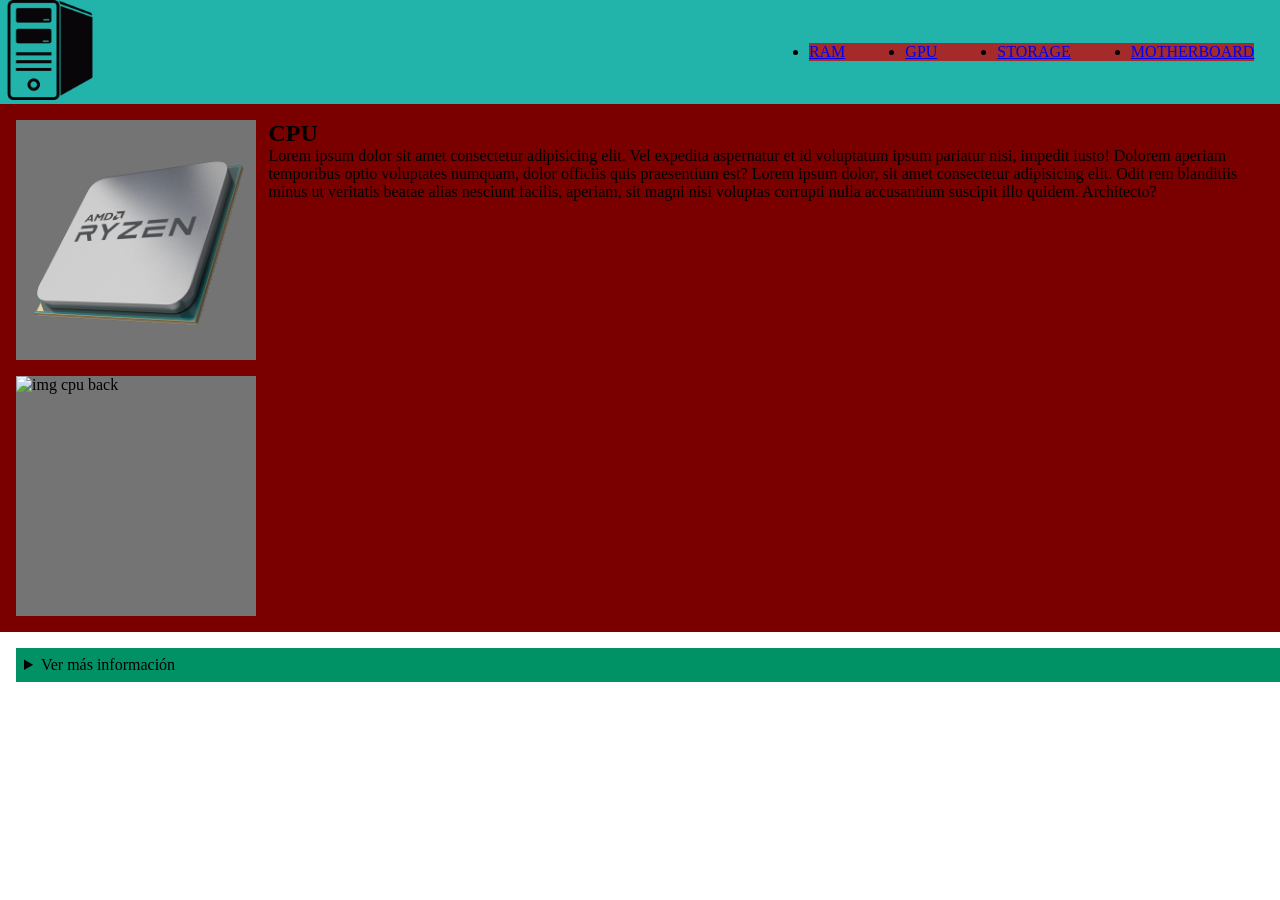
==== pages/cpu.html @ 1dd35a45 "se agrega archivos version uno MPP" ====
<!DOCTYPE html>
<html lang="en">
<head>
    <meta charset="UTF-8">
    <meta name="viewport" content="width=device-width, initial-scale=1.0">
    <title>CPU</title>
    <link rel="icon" href="../imagenes/iconos/cpu.png">
    <link rel="stylesheet" href="../css/index.css">
</head>
<body>
     <header class="navegacion">    
        <a href="../index.html"><img src="../imagenes/iconos/caja.png" alt="logotipo computadora" class="logo"></a>
      <nav class="menu">
         <ul>
             <li><a href="../pages/ram.html">RAM</a></li>
             <li><a href="../pages/gpu.html">GPU</a></li>
             <li><a href="../pages/storage.html">STORAGE</a></li>
             <li><a href="../pages/motherboard.html">MOTHERBOARD</a></li>
             
         </ul>
      </nav>
     </header>
     <main class="cpu">
         <section class="texto-cpu">
             <h1>CPU</h1>
             <p>Lorem ipsum dolor sit amet consectetur adipisicing elit. Vel expedita aspernatur et id voluptatum ipsum pariatur nisi, impedit iusto! Dolorem aperiam temporibus optio voluptates numquam, dolor officiis quis praesentium est? Lorem ipsum dolor, sit amet consectetur adipisicing elit. Odit rem blanditiis minus ut veritatis beatae alias nesciunt facilis, aperiam, sit magni nisi voluptas corrupti nulla accusantium suscipit illo quidem. Architecto?</p>
         </section>
         <section class="galeria-cpu">
             <img src="../imagenes/imagenes/cpu.png" alt="img cpu" class="muestra">
             <img src="" alt="img cpu back" class="muestra">
         </section>
     </main> 
    <footer class="info"> 
        <details>
          <summary>Ver más información</summary>
          <p class="parrafos">Lorem ipsum dolor sit amet consectetur, adipisicing elit. Libero et tenetur itaque doloremque sapiente blanditiis consequuntur dignissimos quam quaerat, dicta similique omnis veritatis cumque provident officia doloribus natus deserunt! Perspiciatis.</p>
         
         <p>
            <a href="#">YouTube</a>
            <a href="#">Twitter</a>
            <a href="#">Instagram</a>
            <a href="#">Facebook</a>
         </p>
         </details>
    </footer>
</body>
</html>
---- css/index.css ----
/*reset*/
*{
    margin: 0;
    padding: 0;
    box-sizing: border-box;
}

/*header*/ 
.logo {
    width: 100px;
    height: 100px;
}

.navegacion {  
    display: flex;
    background-color: rgb(34, 179, 171);
    justify-content: space-between;
    flex-wrap: wrap; 
    align-items: center ;
}

.menu {
    display: flex;
    align-content: space-between ;
    margin: 2%;
}

.menu ul {
    display: flex;
    gap: 60px;   
    background-color: brown;
    flex-wrap: wrap;

}


/*footer*/

.info {
    display: block;
    width: 99%;
    margin: 1rem;
    padding: 0.5rem;
    background-color: #009165;
}

.links {
    color: rgb(187, 0, 0);

}


/*body pagina principal*/


.contenido-principal{
    display: flex;
    flex-direction:row-reverse;
    gap: 25px;
    margin: 1%;
}

.titulo {
     color: rgb(0, 29, 92);
     font-size:2rem;
}
.titulo-2 {
    color: #27006e;
}

.galeria {
    display: flex;
    flex-direction: column;
}
      
.visual {
    background-color: #27006e;
    gap: 1%;
    width: 180px;
    height: 180px;
}

/*main cpu*/

.cpu {
    display: flex;
    flex-direction: row-reverse;
    gap: 1%;
    padding: 1rem;
    background-color: #7a0000
}

.cpu .galeria-cpu{
    display: flex;
    flex-direction: column;
    background-image:green ;
    gap: 1rem;
}

.cpu .galeria-cpu .muestra {
    display: block;
    width: 240px;
    height: 240px; 
    background-color: rgb(116, 116, 116);
}
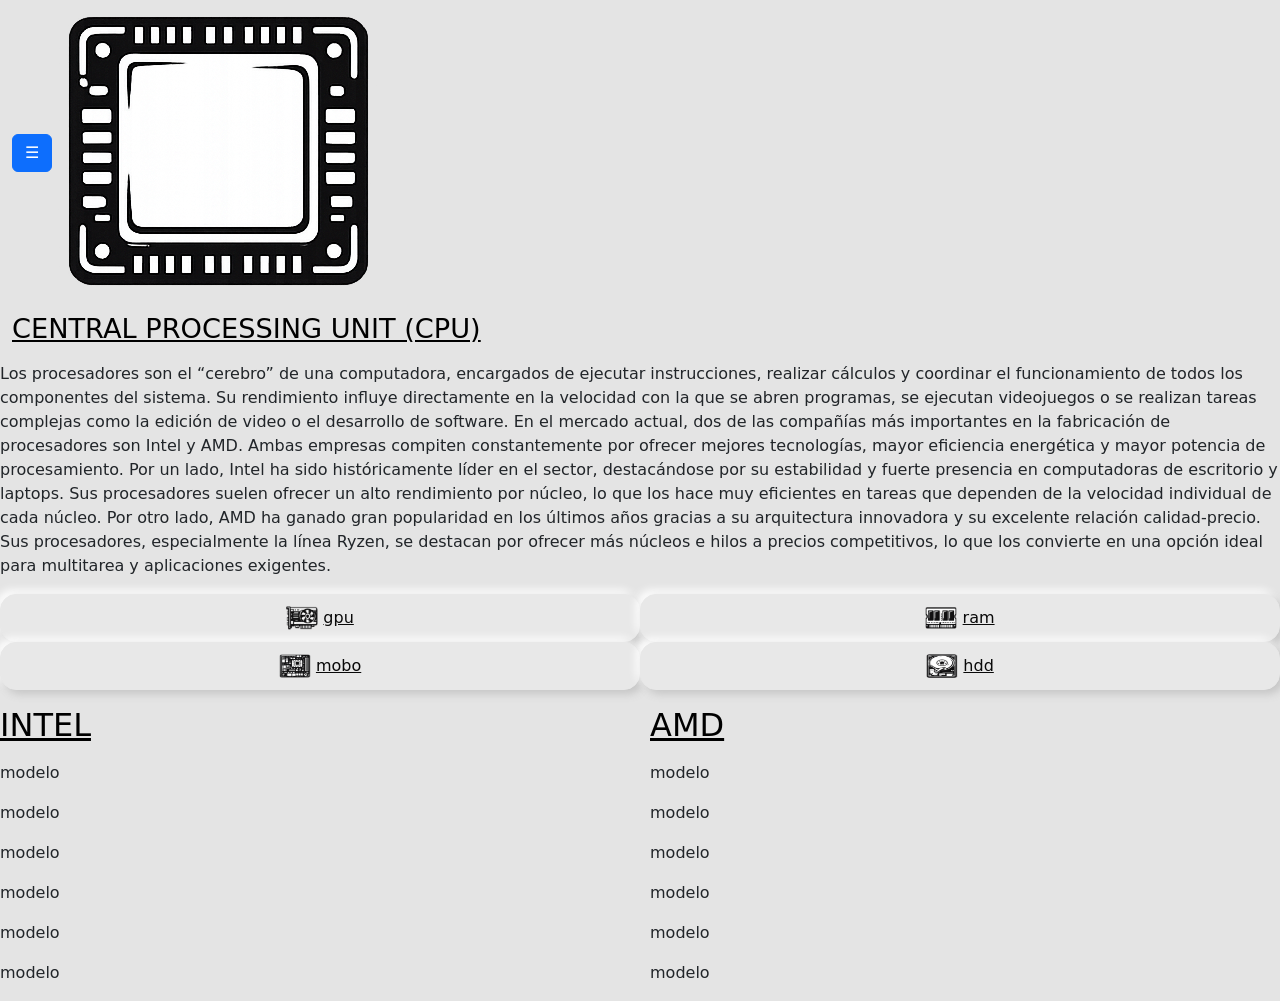
==== commit d802b0a4: "actualizo estilos y layout" ====
--- a/pages/cpu.html
+++ b/pages/cpu.html
@@ -3,45 +3,70 @@
 <head>
     <meta charset="UTF-8">
     <meta name="viewport" content="width=device-width, initial-scale=1.0">
+    <link href="https://cdn.jsdelivr.net/npm/bootstrap@5.3.0/dist/css/bootstrap.min.css" rel="stylesheet">
+    <link rel="stylesheet" href="../css/index.css">
     <title>CPU</title>
-    <link rel="icon" href="../imagenes/iconos/cpu.png">
-    <link rel="stylesheet" href="../css/index.css">
 </head>
 <body>
-     <header class="navegacion">    
-        <a href="../index.html"><img src="../imagenes/iconos/caja.png" alt="logotipo computadora" class="logo"></a>
-      <nav class="menu">
-         <ul>
-             <li><a href="../pages/ram.html">RAM</a></li>
-             <li><a href="../pages/gpu.html">GPU</a></li>
-             <li><a href="../pages/storage.html">STORAGE</a></li>
-             <li><a href="../pages/motherboard.html">MOTHERBOARD</a></li>
-             
-         </ul>
-      </nav>
+     <header>             
+         <div class="container-fluid">
+             <button class="btn btn-primary" data-bs-toggle="offcanvas" data-bs-target="#menu">
+                  ☰
+             </button>
+              <!-- MENÚ OFFCANVAS -->
+             <div class="offcanvas offcanvas-start" id="menu">
+             <div class="offcanvas-header">
+                 <h5>Menú</h5>
+                 <button class="btn-close" data-bs-dismiss="offcanvas"></button>
+             </div>
+             <div class="offcanvas-body">
+                 <a href="../index.html" class="d-block">Inicio</a>
+                 <a href="#sobre" class="d-block">Sobre</a>
+                 <a href="#contacto" class="d-block">Contacto</a>
+            </div>
+         </div>
+         <img src="../img/iconosmenu/logoCpu.png" alt="logo-cpu">
+         <h1>CENTRAL PROCESSING UNIT (CPU)</h1>
      </header>
-     <main class="cpu">
-         <section class="texto-cpu">
-             <h1>CPU</h1>
-             <p>Lorem ipsum dolor sit amet consectetur adipisicing elit. Vel expedita aspernatur et id voluptatum ipsum pariatur nisi, impedit iusto! Dolorem aperiam temporibus optio voluptates numquam, dolor officiis quis praesentium est? Lorem ipsum dolor, sit amet consectetur adipisicing elit. Odit rem blanditiis minus ut veritatis beatae alias nesciunt facilis, aperiam, sit magni nisi voluptas corrupti nulla accusantium suscipit illo quidem. Architecto?</p>
-         </section>
-         <section class="galeria-cpu">
-             <img src="../imagenes/imagenes/cpu.png" alt="img cpu" class="muestra">
-             <img src="" alt="img cpu back" class="muestra">
-         </section>
-     </main> 
-    <footer class="info"> 
-        <details>
-          <summary>Ver más información</summary>
-          <p class="parrafos">Lorem ipsum dolor sit amet consectetur, adipisicing elit. Libero et tenetur itaque doloremque sapiente blanditiis consequuntur dignissimos quam quaerat, dicta similique omnis veritatis cumque provident officia doloribus natus deserunt! Perspiciatis.</p>
-         
-         <p>
-            <a href="#">YouTube</a>
-            <a href="#">Twitter</a>
-            <a href="#">Instagram</a>
-            <a href="#">Facebook</a>
-         </p>
-         </details>
-    </footer>
+
+     <main>
+         <p>Los procesadores son el “cerebro” de una computadora, encargados de ejecutar instrucciones, realizar cálculos y coordinar el funcionamiento de todos los componentes del sistema. Su rendimiento influye directamente en la velocidad con la que se abren programas, se ejecutan videojuegos o se realizan tareas complejas como la edición de video o el desarrollo de software.
+
+         En el mercado actual, dos de las compañías más importantes en la fabricación de procesadores son Intel y AMD. Ambas empresas compiten constantemente por ofrecer mejores tecnologías, mayor eficiencia energética y mayor potencia de procesamiento.
+
+         Por un lado, Intel ha sido históricamente líder en el sector, destacándose por su estabilidad y fuerte presencia en computadoras de escritorio y laptops. Sus procesadores suelen ofrecer un alto rendimiento por núcleo, lo que los hace muy eficientes en tareas que dependen de la velocidad individual de cada núcleo.
+
+         Por otro lado, AMD ha ganado gran popularidad en los últimos años gracias a su arquitectura innovadora y su excelente relación calidad-precio. Sus procesadores, especialmente la línea Ryzen, se destacan por ofrecer más núcleos e hilos a precios competitivos, lo que los convierte en una opción ideal para multitarea y aplicaciones exigentes.</p>
+         <aside>
+             <nav class="nav-2">
+             <a href="gpu.html" class="botones-2"><img src="../img/iconosmenu/logogpu.png" alt="ico-gpu" class="iconos-menu">gpu</a>
+             <a href="" class="botones-2"><img src="../img/iconosmenu/logoRam.png" alt="ico-ram" class="iconos-menu">ram</a>
+             <a href="mobo" class="botones-2"><img src="../img/iconosmenu/logoMobo.png" alt="ico-mobo" class="iconos-menu">mobo</a>                 
+             <a href="hdd" class="botones-2"><img src="../img/iconosmenu/logoHdd.png" alt="ico-hdd" class="iconos-menu">hdd</a>
+             </nav>            
+         </aside>
+         <div class="comparacion-cpu">
+             <div>
+                 <h2>INTEL</h2>
+                 <p>modelo</p>
+                 <p>modelo</p>
+                 <p>modelo</p>
+                 <p>modelo</p>
+                 <p>modelo</p>
+                 <p>modelo</p>
+             </div>
+             <div>
+                 <h2>AMD</h2>
+                 <p>modelo</p>
+                 <p>modelo</p>
+                 <p>modelo</p>
+                 <p>modelo</p>
+                 <p>modelo</p>
+                 <p>modelo</p>
+             </div>
+         </div>
+     </main>
+     <footer></footer> 
+     <script src="https://cdn.jsdelivr.net/npm/bootstrap@5.3.0/dist/js/bootstrap.bundle.min.js"></script>
 </body>
 </html>
--- a/css/index.css
+++ b/css/index.css
@@ -1,106 +1,175 @@
 /*reset*/
+
 *{
     margin: 0;
     padding: 0;
+    text-decoration: none;
     box-sizing: border-box;
+    list-style: none;
 }
 
-/*header*/ 
-.logo {
-    width: 100px;
-    height: 100px;
+/*body pagina principal*/
+body{
+    background-color: rgba(219, 219, 219, 0.74);
+}
+.layout{
+    display:grid;
+    grid-template-columns: auto 1fr;
+    gap: 20px;
 }
 
-.navegacion {  
+/*navegación*/
+
+header { 
     display: flex;
-    background-color: rgb(34, 179, 171);
-    justify-content: space-between;
-    flex-wrap: wrap; 
-    align-items: center ;
+    gap: 1rem;
+    margin-top: 0.5rem;
+    margin-bottom: 0.5rem;
 }
 
-.menu {
-    display: flex;
-    align-content: space-between ;
-    margin: 2%;
+.img-logo{
+    display: block;
+    width: 140px;
+    height: 140px;
+    margin-left: 1rem;
+    margin-top: 1rem;
 }
 
-.menu ul {
-    display: flex;
-    gap: 60px;   
-    background-color: brown;
-    flex-wrap: wrap;
-
+.img-logo img{
+    max-width:100%;
 }
 
-
-/*footer*/
-
-.info {
-    display: block;
-    width: 99%;
-    margin: 1rem;
-    padding: 0.5rem;
-    background-color: #009165;
+.botones {
+    display: flex;
+    flex-direction: row;
+    gap: 2px;
+    align-items: center;
+    justify-content: center;
+    color: #090909;
+    padding: 0.7rem 1.7rem;
+    font-size: 16px;
+    border-radius: 1rem;
+    background: #e8e8e8;
+    cursor: pointer;
+    border: 1px solid #e8e8e8;
+    transition: all 0.3s;
+    box-shadow: 4px 4px 8px #c5c5c5, -4px -4px 8px #ffffff;
+}
+.botones:active {
+    color: #666;
+    box-shadow: inset 4px 4px 12px #c5c5c5, inset -4px -4px 12px #ffffff;
+}
+.nav-inicio {
+    display: flex;
+    flex-direction: column;
+    width: 90px;
+    gap: 2rem;
+    margin-left: 0.5rem;
+    margin-bottom: 5rem;
 }
 
-.links {
-    color: rgb(187, 0, 0);
-
+.iconos-menu{
+    width: 2rem;
+    height: 1.5rem;
+    margin-right: 0.2rem;
 }
 
+/* contenido */
 
-/*body pagina principal*/
-
-
-.contenido-principal{
-    display: flex;
-    flex-direction:row-reverse;
-    gap: 25px;
-    margin: 1%;
+ h1{
+    margin-top: 1rem;
+    text-decoration: underline;
+    color: #000000;
+    font-size: 1.7rem;
 }
 
-.titulo {
-     color: rgb(0, 29, 92);
-     font-size:2rem;
+main h2{
+    margin-top: 1rem;
+    margin-bottom: 1rem;
+    text-decoration: underline;
+    color: #000000;
+    font-size: 2rem;
 }
-.titulo-2 {
-    color: #27006e;
+.texto-corto{
+    color: #000000;
+    font-size: 1.5rem;
+    font-style: italic;
+    padding-right: 0.5rem;
+}
+.texto-largo{
+    color: #000000;
+    font-size: 1.5rem;
+    font-style: italic;
+    padding-right: 0.5rem;
+    padding-left: 0.5rem;   
+}
+
+.listas {
+    display: flex;
+    flex-direction: column;
+    gap: 2rem;
 }
 
 .galeria {
     display: flex;
     flex-direction: column;
-}
-      
-.visual {
-    background-color: #27006e;
-    gap: 1%;
-    width: 180px;
-    height: 180px;
+    gap: 2rem;
+    margin-left: 0.5rem;
 }
 
-/*main cpu*/
-
-.cpu {
-    display: flex;
-    flex-direction: row-reverse;
-    gap: 1%;
-    padding: 1rem;
-    background-color: #7a0000
+.visual {
+    width: 120px;
+    height: 120px;
+    background-color: black;
 }
 
-.cpu .galeria-cpu{
+
+
+
+
+/* footer*/
+
+footer{
     display: flex;
-    flex-direction: column;
-    background-image:green ;
-    gap: 1rem;
+    background-color: #ffffff;
+    justify-content: center;
+    align-items: center;
+    
 }
 
-.cpu .galeria-cpu .muestra {
-    display: block;
-    width: 240px;
-    height: 240px; 
-    background-color: rgb(116, 116, 116);
+
+
+/*CPU*/
+
+
+.nav-2{
+    display: grid;
+    grid-template-columns: 1fr 1fr;
 }
 
+.botones-2 {
+    display: flex;
+    flex-direction: row;
+    gap: 2px;
+    align-items: center;
+    justify-content: center;
+    color: #090909;
+    padding: 0.7rem 1.7rem;
+    font-size: 16px;
+    border-radius: 1rem;
+    background: #e8e8e8;
+    cursor: pointer;
+    border: 1px solid #e8e8e8;
+    transition: all 0.3s;
+    box-shadow: 4px 4px 8px #c5c5c5, -4px -4px 8px #ffffff;
+}
+.botones-2:active {
+    color: #666;
+    box-shadow: inset 4px 4px 12px #c5c5c5, inset -4px -4px 12px #ffffff;
+}
+
+.comparacion-cpu {
+  display: grid;
+  grid-template-columns: 1fr 1fr;
+  gap: 20px;
+}
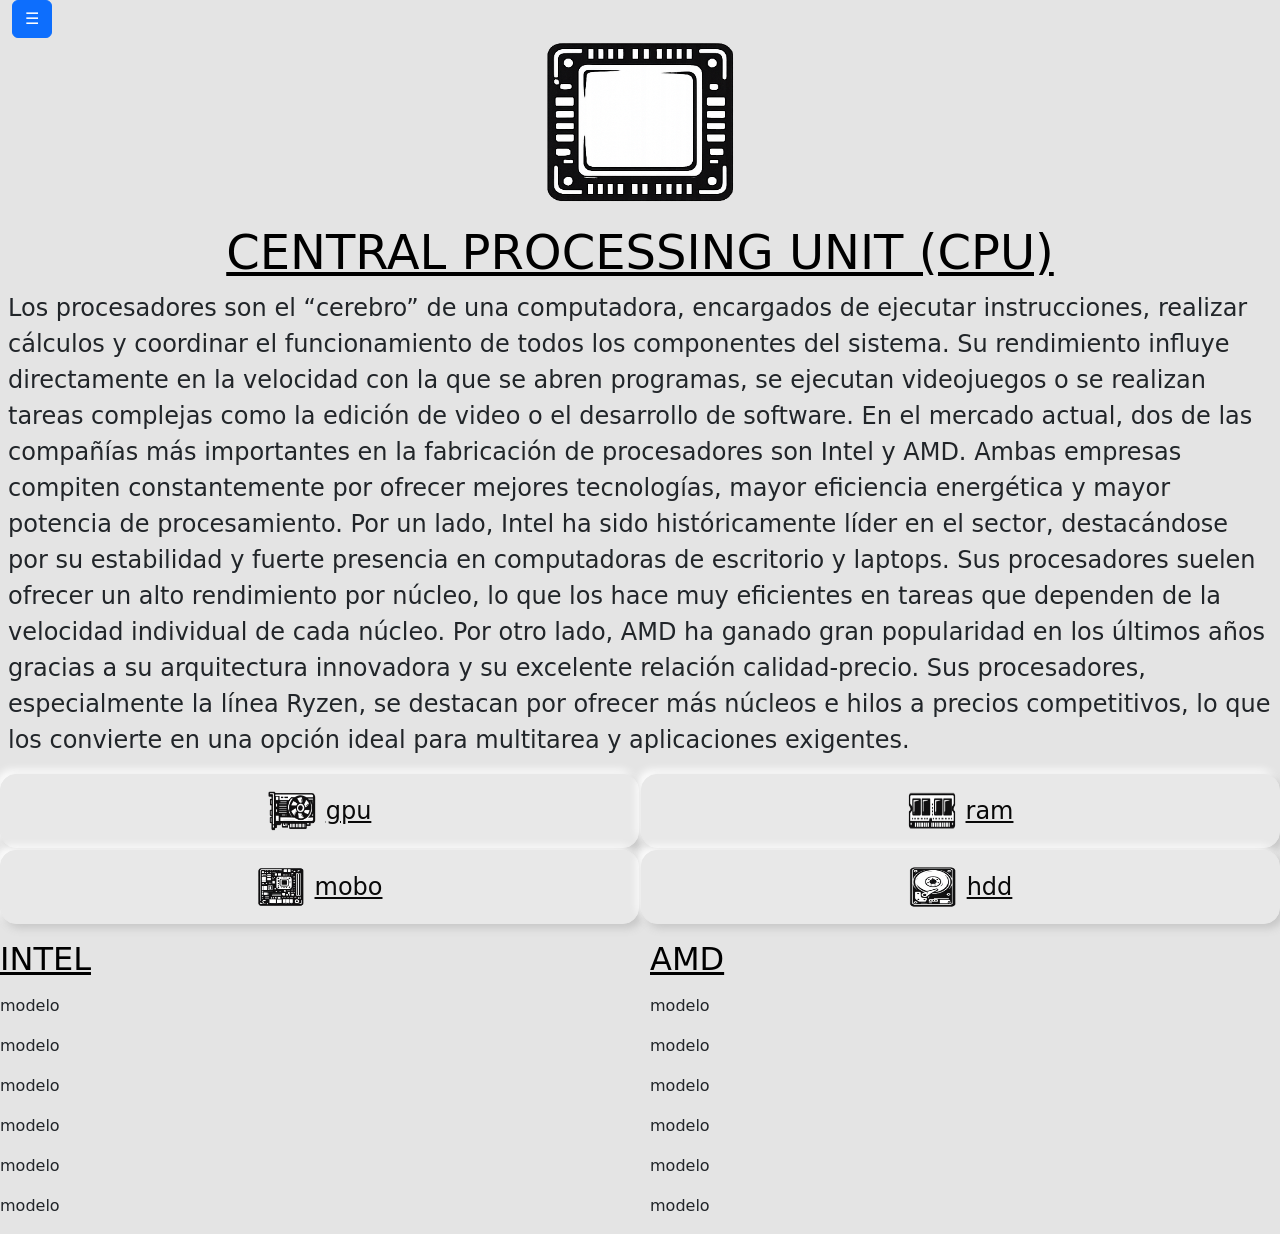
==== commit 5d2d42fe: "actualizando de apoco, ordenando cosas" ====
--- a/pages/cpu.html
+++ b/pages/cpu.html
@@ -8,29 +8,31 @@
     <title>CPU</title>
 </head>
 <body>
-     <header>             
+     <header class="cabeza-comp">             
          <div class="container-fluid">
              <button class="btn btn-primary" data-bs-toggle="offcanvas" data-bs-target="#menu">
                   ☰
              </button>
               <!-- MENÚ OFFCANVAS -->
              <div class="offcanvas offcanvas-start" id="menu">
-             <div class="offcanvas-header">
-                 <h5>Menú</h5>
-                 <button class="btn-close" data-bs-dismiss="offcanvas"></button>
+                 <div class="offcanvas-header">
+                     <h5>The Personal Computer</h5>
+                     <button class="btn-close" data-bs-dismiss="offcanvas"></button>
+                 </div>
+                 <div class="offcanvas-body">
+                     <a href="../index.html" class="d-block">Inicio</a>
+                     <a href="#sobre" class="d-block">Sobre</a>
+                     <a href="#contacto" class="d-block">Contacto</a>
+                 </div>
              </div>
-             <div class="offcanvas-body">
-                 <a href="../index.html" class="d-block">Inicio</a>
-                 <a href="#sobre" class="d-block">Sobre</a>
-                 <a href="#contacto" class="d-block">Contacto</a>
-            </div>
+          </div>
+     </header>
+     <main> 
+         <div class="visual-componente">  
+             <img src="../img/iconosmenu/logoCpu.png" alt="logo-cpu" class="ico-componente">
+             <h1>CENTRAL PROCESSING UNIT (CPU)</h1>
          </div>
-         <img src="../img/iconosmenu/logoCpu.png" alt="logo-cpu">
-         <h1>CENTRAL PROCESSING UNIT (CPU)</h1>
-     </header>
-
-     <main>
-         <p>Los procesadores son el “cerebro” de una computadora, encargados de ejecutar instrucciones, realizar cálculos y coordinar el funcionamiento de todos los componentes del sistema. Su rendimiento influye directamente en la velocidad con la que se abren programas, se ejecutan videojuegos o se realizan tareas complejas como la edición de video o el desarrollo de software.
+         <p class="texto-cpu">Los procesadores son el “cerebro” de una computadora, encargados de ejecutar instrucciones, realizar cálculos y coordinar el funcionamiento de todos los componentes del sistema. Su rendimiento influye directamente en la velocidad con la que se abren programas, se ejecutan videojuegos o se realizan tareas complejas como la edición de video o el desarrollo de software.
 
          En el mercado actual, dos de las compañías más importantes en la fabricación de procesadores son Intel y AMD. Ambas empresas compiten constantemente por ofrecer mejores tecnologías, mayor eficiencia energética y mayor potencia de procesamiento.
 
--- a/css/index.css
+++ b/css/index.css
@@ -20,7 +20,7 @@
 
 /*navegación*/
 
-header { 
+.cabeza { 
     display: flex;
     gap: 1rem;
     margin-top: 0.5rem;
@@ -29,8 +29,8 @@
 
 .img-logo{
     display: block;
-    width: 140px;
-    height: 140px;
+    width: 120px;
+    height: 120px;
     margin-left: 1rem;
     margin-top: 1rem;
 }
@@ -63,9 +63,9 @@
     display: flex;
     flex-direction: column;
     width: 90px;
-    gap: 2rem;
+    gap: 1.5rem;
     margin-left: 0.5rem;
-    margin-bottom: 5rem;
+    margin-bottom: 1.5rem;
 }
 
 .iconos-menu{
@@ -92,13 +92,13 @@
 }
 .texto-corto{
     color: #000000;
-    font-size: 1.5rem;
+    font-size: 1.7rem;
     font-style: italic;
     padding-right: 0.5rem;
 }
 .texto-largo{
     color: #000000;
-    font-size: 1.5rem;
+    font-size: 1.7rem;
     font-style: italic;
     padding-right: 0.5rem;
     padding-left: 0.5rem;   
@@ -124,9 +124,6 @@
 }
 
 
-
-
-
 /* footer*/
 
 footer{
@@ -137,16 +134,96 @@
     
 }
 
-
-
-/*CPU*/
-
-
+/*tablet*/
+
+@media (min-width: 768px){
+.layout{
+    display: flex;
+    flex-direction: column;
+ }
+
+ .cabeza h1{
+    flex-wrap: wrap;
+    margin-left: 2rem;
+ }
+ .cabeza {
+        margin-bottom: 2rem;
+ }
+ .nav-inicio{
+    display: flex;
+    flex-direction: row;
+    width: 100%;
+    justify-content: center;
+ }
+ .galeria{
+    display: flex;
+    flex-direction: row;
+    flex-wrap: wrap;
+    justify-content: center;
+ }
+ .visual{
+     width: 140px;
+     height: 140px;
+ }
+ h1{
+     font-size: 3rem;
+ }
+ .texto-corto{
+     font-size: 2rem;
+ }
+ .texto-largo{
+    font-size: 2rem;
+ }
+}
+
+@media (min-width: 1024px) {
+ .botones{   
+     padding: 1.4rem 3.4rem;
+     font-size: 2rem;
+     }
+ .iconos-menu{
+     width: 3rem;
+     height: 2.5rem;
+     margin-right: 0.5rem;
+     }
+ .visual{
+     width: 180px;
+     height: 180px;
+     }    
+ .texto{
+    font-size: 2rem;
+    margin: 0 auto;
+    padding-left: 1rem;
+    padding-right: 1rem;
+ }     
+}
+
+
+/*CPU* gpu*/
+
+.visual-componente{
+    display: flex;
+    flex-direction: column;
+    align-items: center;
+}
+
+
+.ico-componente{
+    width: 200px;
+    height: 170px;
+}
 .nav-2{
     display: grid;
     grid-template-columns: 1fr 1fr;
-}
-
+    gap: 2px;
+}
+
+.texto-cpu{
+    margin-left:0.5rem ;
+    margin-right:0.5rem ;
+    font-size: 1.5rem ;
+
+}
 .botones-2 {
     display: flex;
     flex-direction: row;
@@ -154,8 +231,8 @@
     align-items: center;
     justify-content: center;
     color: #090909;
-    padding: 0.7rem 1.7rem;
-    font-size: 16px;
+    padding: 1rem 2rem;
+    font-size: 1.5rem;
     border-radius: 1rem;
     background: #e8e8e8;
     cursor: pointer;
@@ -168,8 +245,10 @@
     box-shadow: inset 4px 4px 12px #c5c5c5, inset -4px -4px 12px #ffffff;
 }
 
+
+
 .comparacion-cpu {
   display: grid;
   grid-template-columns: 1fr 1fr;
   gap: 20px;
-}+}
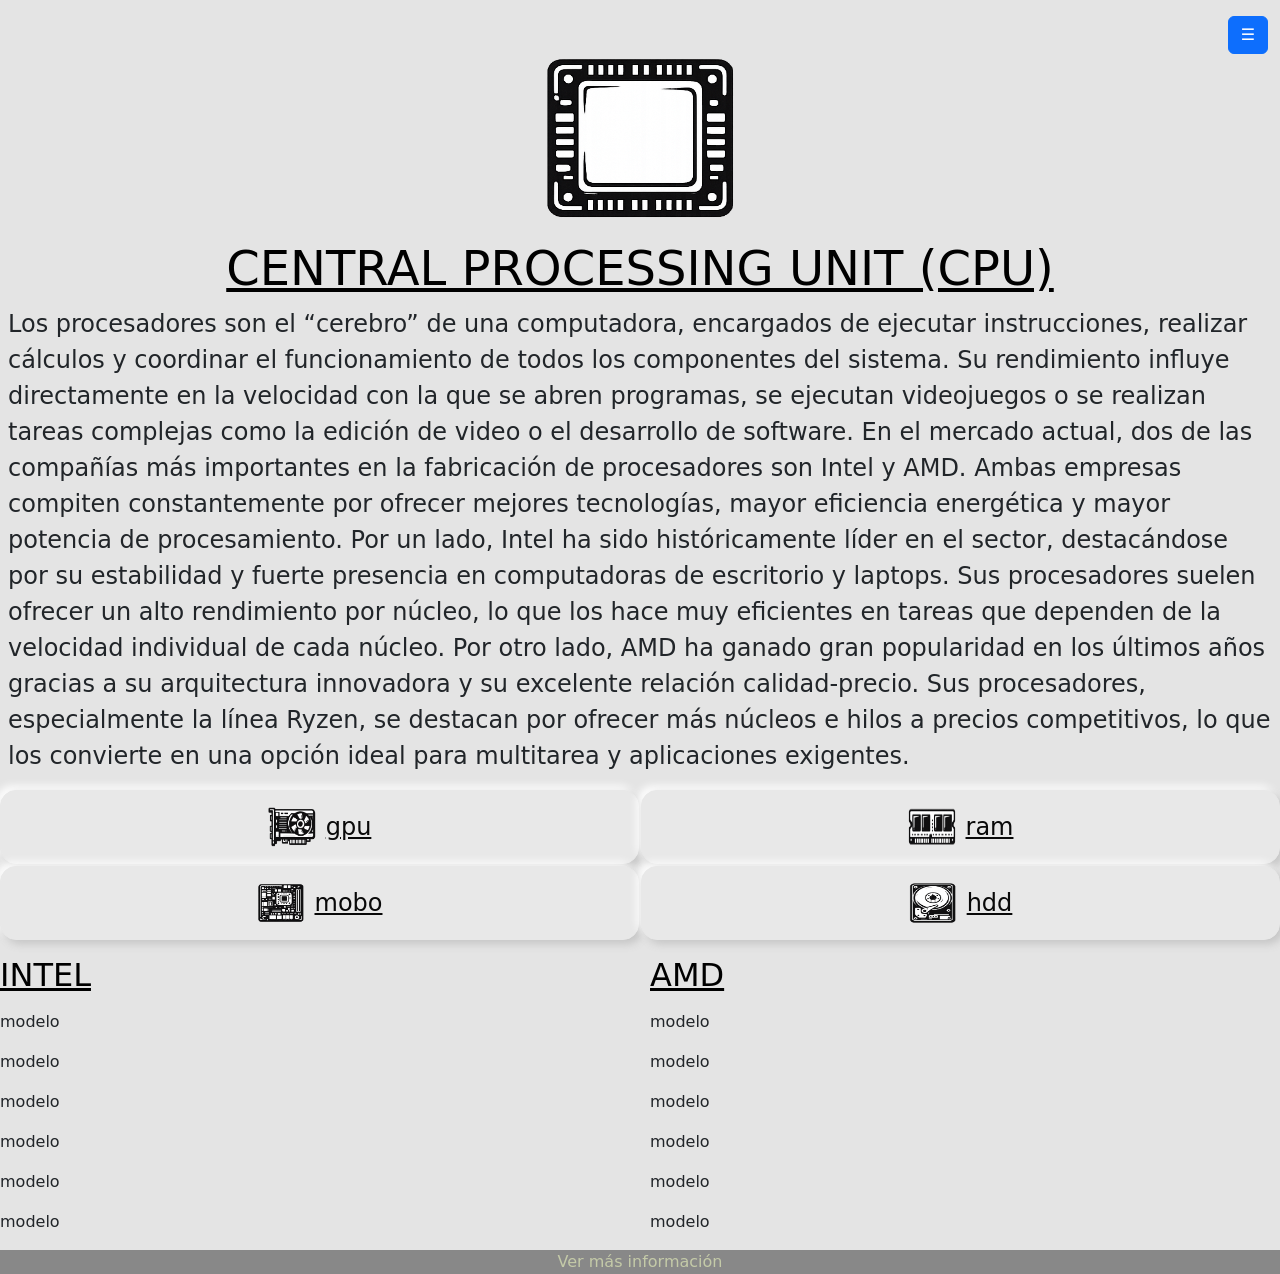
==== commit 36d2e37f: "agregado el menu off canvas" ====
--- a/pages/cpu.html
+++ b/pages/cpu.html
@@ -9,12 +9,12 @@
 </head>
 <body>
      <header class="cabeza-comp">             
-         <div class="container-fluid">
+         <div class="container-fluid d-flex justify-content-end mt-3">
              <button class="btn btn-primary" data-bs-toggle="offcanvas" data-bs-target="#menu">
                   ☰
              </button>
               <!-- MENÚ OFFCANVAS -->
-             <div class="offcanvas offcanvas-start" id="menu">
+             <div class="offcanvas offcanvas-end" id="menu">
                  <div class="offcanvas-header">
                      <h5>The Personal Computer</h5>
                      <button class="btn-close" data-bs-dismiss="offcanvas"></button>
@@ -28,6 +28,7 @@
           </div>
      </header>
      <main> 
+          <!-- icono de componente junto al titulo -->
          <div class="visual-componente">  
              <img src="../img/iconosmenu/logoCpu.png" alt="logo-cpu" class="ico-componente">
              <h1>CENTRAL PROCESSING UNIT (CPU)</h1>
@@ -39,6 +40,7 @@
          Por un lado, Intel ha sido históricamente líder en el sector, destacándose por su estabilidad y fuerte presencia en computadoras de escritorio y laptops. Sus procesadores suelen ofrecer un alto rendimiento por núcleo, lo que los hace muy eficientes en tareas que dependen de la velocidad individual de cada núcleo.
 
          Por otro lado, AMD ha ganado gran popularidad en los últimos años gracias a su arquitectura innovadora y su excelente relación calidad-precio. Sus procesadores, especialmente la línea Ryzen, se destacan por ofrecer más núcleos e hilos a precios competitivos, lo que los convierte en una opción ideal para multitarea y aplicaciones exigentes.</p>
+         <!-- segunda barra de navegación sin un boton-->
          <aside>
              <nav class="nav-2">
              <a href="gpu.html" class="botones-2"><img src="../img/iconosmenu/logogpu.png" alt="ico-gpu" class="iconos-menu">gpu</a>
@@ -47,6 +49,7 @@
              <a href="hdd" class="botones-2"><img src="../img/iconosmenu/logoHdd.png" alt="ico-hdd" class="iconos-menu">hdd</a>
              </nav>            
          </aside>
+         <!-- una tabla comparativa de gpus-->
          <div class="comparacion-cpu">
              <div>
                  <h2>INTEL</h2>
@@ -68,7 +71,15 @@
              </div>
          </div>
      </main>
-     <footer></footer> 
+     <footer>
+         <details>  
+             <summary>Ver más información</summary>
+                 <div class="pies">
+                     <a href="" class="img-logo"><img src="../img/caja.png" alt="LOGO"><a></a>
+                     <p>© 2026 The Personal Computer.</p>
+                 </div>
+             </details>
+     </footer> 
      <script src="https://cdn.jsdelivr.net/npm/bootstrap@5.3.0/dist/js/bootstrap.bundle.min.js"></script>
 </body>
 </html>
--- a/css/index.css
+++ b/css/index.css
@@ -125,13 +125,21 @@
 
 
 /* footer*/
-
-footer{
-    display: flex;
-    background-color: #ffffff;
-    justify-content: center;
-    align-items: center;
-    
+footer {
+    display: flex;
+    background-color: #888888;
+    justify-content: center; 
+}
+footer summary{
+    display: flex;
+    justify-content: center;
+    color: rgb(196, 202, 168);
+    font-size: 1rem;
+}
+.pies{
+    display: flex;
+    background-color: #888888;
+    justify-content: center; 
 }
 
 /*tablet*/
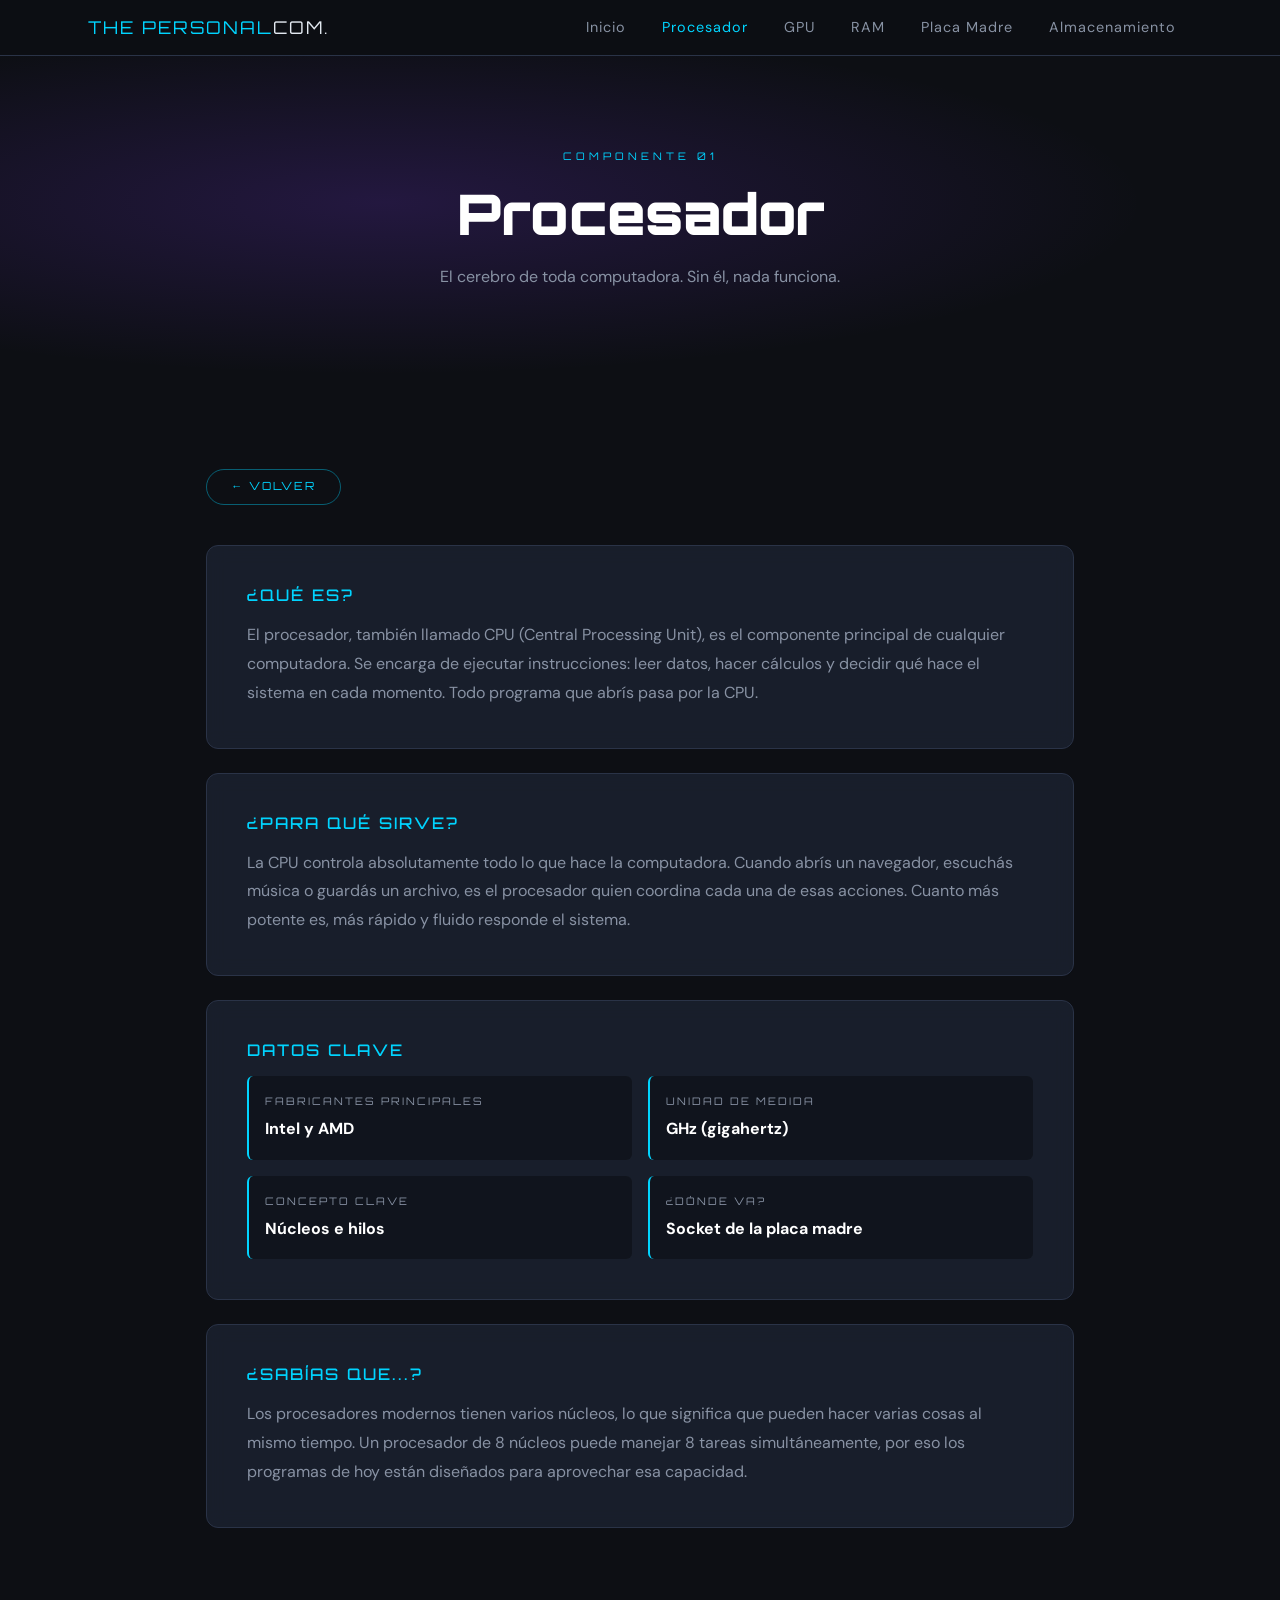
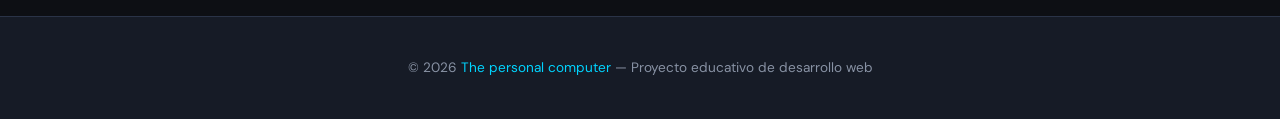
==== commit 6fbb2703: "Cambio general de diseño, incorporado SASS, paleta de colores, faltan agregar imagenes" ====
--- a/pages/cpu.html
+++ b/pages/cpu.html
@@ -1,85 +1,129 @@
 <!DOCTYPE html>
-<html lang="en">
+<html lang="es">
 <head>
-    <meta charset="UTF-8">
-    <meta name="viewport" content="width=device-width, initial-scale=1.0">
-    <link href="https://cdn.jsdelivr.net/npm/bootstrap@5.3.0/dist/css/bootstrap.min.css" rel="stylesheet">
-    <link rel="stylesheet" href="../css/index.css">
-    <title>CPU</title>
+  <meta charset="UTF-8" />
+  <meta name="viewport" content="width=device-width, initial-scale=1.0" />
+  <!-- SEO -->
+  <title>Procesador (CPU) — ThePersonalComputer</title>
+  <meta name="description" content="¿Qué es un procesador y para qué sirve? Conocé cómo funciona la CPU de tu computadora de forma simple y clara." />
+  <!-- Fuentes -->
+  <link rel="preconnect" href="https://fonts.googleapis.com" />
+  <link rel="preconnect" href="https://fonts.gstatic.com" crossorigin />
+  <link href="https://fonts.googleapis.com/css2?family=Orbitron:wght@400;700;900&family=DM+Sans:wght@400;500;700&display=swap" rel="stylesheet" />
+  <!-- Bootstrap CSS -->
+  <link href="https://cdn.jsdelivr.net/npm/bootstrap@5.3.3/dist/css/bootstrap.min.css" rel="stylesheet" />
+  <!-- Estilos propios (SASS compilado) -->
+  <link rel="stylesheet" href="../css/main.css" />
 </head>
 <body>
-     <header class="cabeza-comp">             
-         <div class="container-fluid d-flex justify-content-end mt-3">
-             <button class="btn btn-primary" data-bs-toggle="offcanvas" data-bs-target="#menu">
-                  ☰
-             </button>
-              <!-- MENÚ OFFCANVAS -->
-             <div class="offcanvas offcanvas-end" id="menu">
-                 <div class="offcanvas-header">
-                     <h5>The Personal Computer</h5>
-                     <button class="btn-close" data-bs-dismiss="offcanvas"></button>
-                 </div>
-                 <div class="offcanvas-body">
-                     <a href="../index.html" class="d-block">Inicio</a>
-                     <a href="#sobre" class="d-block">Sobre</a>
-                     <a href="#contacto" class="d-block">Contacto</a>
-                 </div>
-             </div>
+
+  <!-- NAVBAR Bootstrap con hamburguesa -->
+  <nav class="navbar navbar-expand-lg navbar-custom fixed-top" aria-label="Navegación principal">
+    <div class="container-fluid px-3 px-lg-5">
+      <a class="navbar-brand" href="../index.html" title="Ir al inicio">The Personal<span>Com.</span></a>
+      <button
+        class="navbar-toggler"
+        type="button"
+        data-bs-toggle="collapse"
+        data-bs-target="#navbarMain"
+        aria-controls="navbarMain"
+        aria-expanded="false"
+        aria-label="Abrir menú de navegación"
+      >
+        <span class="navbar-toggler-icon"></span>
+      </button>
+      <div class="collapse navbar-collapse" id="navbarMain">
+        <ul class="navbar-nav ms-auto gap-1">
+          <li class="nav-item"><a class="nav-link" href="../index.html">Inicio</a></li>
+          <li class="nav-item"><a class="nav-link active" aria-current="page" href="cpu.html">Procesador</a></li>
+          <li class="nav-item"><a class="nav-link" href="gpu.html">GPU</a></li>
+          <li class="nav-item"><a class="nav-link" href="ram.html">RAM</a></li>
+          <li class="nav-item"><a class="nav-link" href="mobo.html">Placa Madre</a></li>
+          <li class="nav-item"><a class="nav-link" href="storage.html">Almacenamiento</a></li>
+        </ul>
+      </div>
+    </div>
+  </nav>
+
+  <main>
+
+    <!-- HERO del componente -->
+    <header class="component-hero" aria-labelledby="page-title">
+      <span class="component-hero__icon" aria-hidden="true"></span>
+      <p class="component-hero__tag">Componente 01</p>
+      <h1 class="component-hero__title" id="page-title">Procesador</h1>
+      <p class="component-hero__subtitle">El cerebro de toda computadora. Sin él, nada funciona.</p>
+    </header>
+
+    <!-- CONTENIDO -->
+    <section class="content-section" aria-label="Información sobre el procesador">
+
+      <!-- Botón volver -->
+      <a href="../index.html" class="btn-back" title="Volver al inicio">← Volver</a>
+
+      <!-- Bloque: Qué es -->
+      <div class="content-block">
+        <h2>¿Qué es?</h2>
+        <p>
+          El procesador, también llamado CPU (Central Processing Unit), es el componente principal de cualquier computadora.
+          Se encarga de ejecutar instrucciones: leer datos, hacer cálculos y decidir qué hace el sistema en cada momento.
+          Todo programa que abrís pasa por la CPU.
+        </p>
+      </div>
+
+      <!-- Bloque: Para qué sirve -->
+      <div class="content-block">
+        <h2>¿Para qué sirve?</h2>
+        <p>
+          La CPU controla absolutamente todo lo que hace la computadora. Cuando abrís un navegador, escuchás música
+          o guardás un archivo, es el procesador quien coordina cada una de esas acciones. Cuanto más potente es,
+          más rápido y fluido responde el sistema.
+        </p>
+      </div>
+
+      <!-- Bloque: Datos clave -->
+      <div class="content-block">
+        <h2>Datos clave</h2>
+        <div class="specs-grid">
+          <div class="spec-item">
+            <p class="spec-label">Fabricantes principales</p>
+            <p class="spec-value">Intel y AMD</p>
           </div>
-     </header>
-     <main> 
-          <!-- icono de componente junto al titulo -->
-         <div class="visual-componente">  
-             <img src="../img/iconosmenu/logoCpu.png" alt="logo-cpu" class="ico-componente">
-             <h1>CENTRAL PROCESSING UNIT (CPU)</h1>
-         </div>
-         <p class="texto-cpu">Los procesadores son el “cerebro” de una computadora, encargados de ejecutar instrucciones, realizar cálculos y coordinar el funcionamiento de todos los componentes del sistema. Su rendimiento influye directamente en la velocidad con la que se abren programas, se ejecutan videojuegos o se realizan tareas complejas como la edición de video o el desarrollo de software.
+          <div class="spec-item">
+            <p class="spec-label">Unidad de medida</p>
+            <p class="spec-value">GHz (gigahertz)</p>
+          </div>
+          <div class="spec-item">
+            <p class="spec-label">Concepto clave</p>
+            <p class="spec-value">Núcleos e hilos</p>
+          </div>
+          <div class="spec-item">
+            <p class="spec-label">¿Dónde va?</p>
+            <p class="spec-value">Socket de la placa madre</p>
+          </div>
+        </div>
+      </div>
 
-         En el mercado actual, dos de las compañías más importantes en la fabricación de procesadores son Intel y AMD. Ambas empresas compiten constantemente por ofrecer mejores tecnologías, mayor eficiencia energética y mayor potencia de procesamiento.
+      <!-- Bloque: Curiosidad -->
+      <div class="content-block">
+        <h2>¿Sabías que...?</h2>
+        <p>
+          Los procesadores modernos tienen varios núcleos, lo que significa que pueden hacer varias cosas al mismo tiempo.
+          Un procesador de 8 núcleos puede manejar 8 tareas simultáneamente, por eso los programas de hoy están diseñados
+          para aprovechar esa capacidad.
+        </p>
+      </div>
 
-         Por un lado, Intel ha sido históricamente líder en el sector, destacándose por su estabilidad y fuerte presencia en computadoras de escritorio y laptops. Sus procesadores suelen ofrecer un alto rendimiento por núcleo, lo que los hace muy eficientes en tareas que dependen de la velocidad individual de cada núcleo.
+    </section>
+    <!-- fin content -->
 
-         Por otro lado, AMD ha ganado gran popularidad en los últimos años gracias a su arquitectura innovadora y su excelente relación calidad-precio. Sus procesadores, especialmente la línea Ryzen, se destacan por ofrecer más núcleos e hilos a precios competitivos, lo que los convierte en una opción ideal para multitarea y aplicaciones exigentes.</p>
-         <!-- segunda barra de navegación sin un boton-->
-         <aside>
-             <nav class="nav-2">
-             <a href="gpu.html" class="botones-2"><img src="../img/iconosmenu/logogpu.png" alt="ico-gpu" class="iconos-menu">gpu</a>
-             <a href="" class="botones-2"><img src="../img/iconosmenu/logoRam.png" alt="ico-ram" class="iconos-menu">ram</a>
-             <a href="mobo" class="botones-2"><img src="../img/iconosmenu/logoMobo.png" alt="ico-mobo" class="iconos-menu">mobo</a>                 
-             <a href="hdd" class="botones-2"><img src="../img/iconosmenu/logoHdd.png" alt="ico-hdd" class="iconos-menu">hdd</a>
-             </nav>            
-         </aside>
-         <!-- una tabla comparativa de gpus-->
-         <div class="comparacion-cpu">
-             <div>
-                 <h2>INTEL</h2>
-                 <p>modelo</p>
-                 <p>modelo</p>
-                 <p>modelo</p>
-                 <p>modelo</p>
-                 <p>modelo</p>
-                 <p>modelo</p>
-             </div>
-             <div>
-                 <h2>AMD</h2>
-                 <p>modelo</p>
-                 <p>modelo</p>
-                 <p>modelo</p>
-                 <p>modelo</p>
-                 <p>modelo</p>
-                 <p>modelo</p>
-             </div>
-         </div>
-     </main>
-     <footer>
-         <details>  
-             <summary>Ver más información</summary>
-                 <div class="pies">
-                     <a href="" class="img-logo"><img src="../img/caja.png" alt="LOGO"><a></a>
-                     <p>© 2026 The Personal Computer.</p>
-                 </div>
-             </details>
-     </footer> 
-     <script src="https://cdn.jsdelivr.net/npm/bootstrap@5.3.0/dist/js/bootstrap.bundle.min.js"></script>
+  </main>
+
+  <footer class="footer">
+    <p>© 2026 <span>The personal computer</span> — Proyecto educativo de desarrollo web</p>
+  </footer>
+
+  <script src="https://cdn.jsdelivr.net/npm/bootstrap@5.3.3/dist/js/bootstrap.bundle.min.js"></script>
+
 </body>
-</html>+</html>
--- a/css/main.css
+++ b/css/main.css
@@ -0,0 +1,354 @@
+.navbar-custom {
+  background: rgba(13, 15, 20, 0.95) !important;
+  backdrop-filter: blur(12px);
+  border-bottom: 1px solid #2a3347;
+  padding: 0.5rem 1rem;
+}
+.navbar-custom .navbar-brand {
+  font-family: "Orbitron", sans-serif;
+  font-size: 1.1rem;
+  color: #00d4ff !important;
+  letter-spacing: 2px;
+  text-transform: uppercase;
+}
+.navbar-custom .navbar-brand span {
+  color: #e2e8f0;
+}
+.navbar-custom .nav-link {
+  color: #8892a4 !important;
+  font-family: "DM Sans", sans-serif;
+  font-size: 0.9rem;
+  letter-spacing: 1px;
+  transition: color 0.2s ease;
+  padding: 0.5rem 1rem !important;
+}
+.navbar-custom .nav-link:hover, .navbar-custom .nav-link.active {
+  color: #00d4ff !important;
+}
+.navbar-custom .navbar-toggler {
+  border-color: #2a3347;
+}
+.navbar-custom .navbar-toggler .navbar-toggler-icon {
+  filter: invert(1);
+}
+@media (min-width: 768px) {
+  .navbar-custom {
+    padding: 0.5rem 2.5rem;
+  }
+}
+
+.hero {
+  min-height: 100vh;
+  background: radial-gradient(ellipse at 20% 50%, rgba(124, 58, 237, 0.15) 0%, transparent 60%), radial-gradient(ellipse at 80% 20%, rgba(0, 212, 255, 0.1) 0%, transparent 50%), #0d0f14;
+  display: flex;
+  align-items: center;
+  justify-content: center;
+  flex-direction: column;
+  text-align: center;
+  padding: 4rem 1rem;
+}
+.hero .hero__tag {
+  font-family: "Orbitron", sans-serif;
+  font-size: 0.7rem;
+  letter-spacing: 4px;
+  text-transform: uppercase;
+  color: #00d4ff;
+  border: 1px solid rgba(0, 212, 255, 0.3);
+  padding: 0.5rem 1.5rem;
+  border-radius: 50px;
+  margin-bottom: 1.5rem;
+}
+.hero .hero__title {
+  font-family: "Orbitron", sans-serif;
+  font-size: clamp(2rem, 8vw, 4.5rem);
+  font-weight: 900;
+  color: #ffffff;
+  line-height: 1.1;
+  margin-bottom: 1.5rem;
+}
+.hero .hero__title span {
+  color: #00d4ff;
+}
+.hero .hero__subtitle {
+  font-family: "DM Sans", sans-serif;
+  font-size: clamp(1rem, 2.5vw, 1.2rem);
+  color: #8892a4;
+  max-width: 550px;
+  margin: 0 auto 2.5rem;
+  line-height: 1.7;
+}
+
+.components-section {
+  padding: 4rem 1rem;
+  background: #0d0f14;
+}
+.components-section .section-title {
+  font-family: "Orbitron", sans-serif;
+  font-size: clamp(1.2rem, 3vw, 1.8rem);
+  color: #ffffff;
+  text-align: center;
+  margin-bottom: 2.5rem;
+  letter-spacing: 2px;
+}
+.components-section .section-title::after {
+  content: "";
+  display: block;
+  width: 60px;
+  height: 2px;
+  background: #00d4ff;
+  margin: 1rem auto 0;
+}
+.components-section .components-grid {
+  display: grid;
+  grid-template-columns: 1fr;
+  gap: 1.5rem;
+  max-width: 1100px;
+  margin: 0 auto;
+}
+@media (min-width: 768px) {
+  .components-section .components-grid {
+    grid-template-columns: repeat(2, 1fr);
+  }
+}
+@media (min-width: 1024px) {
+  .components-section .components-grid {
+    grid-template-columns: repeat(3, 1fr);
+  }
+}
+
+.component-card {
+  background: rgba(30, 37, 53, 0.7);
+  backdrop-filter: blur(10px);
+  border: 1px solid #2a3347;
+  border-radius: 20px;
+  padding: 2.5rem 1.5rem;
+  text-decoration: none;
+  display: block;
+  transition: transform 0.3s ease, box-shadow 0.3s ease;
+  position: relative;
+  overflow: hidden;
+}
+.component-card::before {
+  content: "";
+  position: absolute;
+  top: 0;
+  left: 0;
+  right: 0;
+  height: 2px;
+  background: linear-gradient(90deg, #00d4ff, #7c3aed);
+  opacity: 0;
+  transition: opacity 0.3s ease;
+}
+.component-card:hover {
+  transform: translateY(-6px);
+  box-shadow: 0 0 20px rgba(0, 212, 255, 0.2), 0 4px 24px rgba(0, 0, 0, 0.4);
+  text-decoration: none;
+}
+.component-card:hover::before {
+  opacity: 1;
+}
+.component-card:hover .component-card__icon {
+  transform: scale(1.1);
+}
+.component-card__icon {
+  font-size: 2.5rem;
+  margin-bottom: 1rem;
+  display: block;
+  transition: transform 0.3s ease;
+}
+.component-card__name {
+  font-family: "Orbitron", sans-serif;
+  font-size: 0.85rem;
+  letter-spacing: 2px;
+  text-transform: uppercase;
+  color: #00d4ff;
+  margin-bottom: 0.5rem;
+}
+.component-card__title {
+  font-family: "DM Sans", sans-serif;
+  font-size: 1.3rem;
+  font-weight: 700;
+  color: #ffffff;
+  margin-bottom: 0.5rem;
+}
+.component-card__desc {
+  font-family: "DM Sans", sans-serif;
+  font-size: 0.9rem;
+  color: #8892a4;
+  line-height: 1.6;
+}
+.component-card__arrow {
+  display: inline-block;
+  margin-top: 1rem;
+  color: #00d4ff;
+  font-size: 0.85rem;
+  font-family: "DM Sans", sans-serif;
+  letter-spacing: 1px;
+}
+
+.component-hero {
+  min-height: 45vh;
+  background: radial-gradient(ellipse at 30% 50%, rgba(124, 58, 237, 0.2) 0%, transparent 60%), #0d0f14;
+  display: flex;
+  align-items: center;
+  justify-content: center;
+  flex-direction: column;
+  text-align: center;
+  padding: 6rem 1rem 4rem;
+}
+.component-hero .component-hero__icon {
+  font-size: 4rem;
+  margin-bottom: 1rem;
+}
+.component-hero .component-hero__tag {
+  font-family: "Orbitron", sans-serif;
+  font-size: 0.65rem;
+  letter-spacing: 4px;
+  text-transform: uppercase;
+  color: #00d4ff;
+  margin-bottom: 1rem;
+}
+.component-hero .component-hero__title {
+  font-family: "Orbitron", sans-serif;
+  font-size: clamp(1.8rem, 6vw, 3.5rem);
+  font-weight: 900;
+  color: #ffffff;
+  margin-bottom: 1rem;
+}
+.component-hero .component-hero__subtitle {
+  font-family: "DM Sans", sans-serif;
+  font-size: 1rem;
+  color: #8892a4;
+  max-width: 500px;
+}
+
+.content-section {
+  max-width: 900px;
+  margin: 0 auto;
+  padding: 4rem 1rem;
+}
+.content-section .content-block {
+  background: rgba(30, 37, 53, 0.7);
+  backdrop-filter: blur(10px);
+  border: 1px solid #2a3347;
+  border-radius: 12px;
+  padding: 2.5rem;
+  margin-bottom: 1.5rem;
+}
+.content-section .content-block h2 {
+  font-family: "Orbitron", sans-serif;
+  font-size: 1rem;
+  letter-spacing: 2px;
+  text-transform: uppercase;
+  color: #00d4ff;
+  margin-bottom: 1rem;
+}
+.content-section .content-block p {
+  font-family: "DM Sans", sans-serif;
+  color: #8892a4;
+  line-height: 1.8;
+  margin: 0;
+}
+.content-section .specs-grid {
+  display: grid;
+  grid-template-columns: 1fr;
+  gap: 1rem;
+  margin-top: 1rem;
+}
+@media (min-width: 768px) {
+  .content-section .specs-grid {
+    grid-template-columns: repeat(2, 1fr);
+  }
+}
+.content-section .specs-grid .spec-item {
+  background: rgba(13, 15, 20, 0.6);
+  border-radius: 6px;
+  padding: 1rem;
+  border-left: 2px solid #00d4ff;
+}
+.content-section .specs-grid .spec-item .spec-label {
+  font-family: "Orbitron", sans-serif;
+  font-size: 0.65rem;
+  letter-spacing: 2px;
+  text-transform: uppercase;
+  color: #8892a4;
+  margin-bottom: 4px;
+}
+.content-section .specs-grid .spec-item .spec-value {
+  font-family: "DM Sans", sans-serif;
+  font-weight: 700;
+  color: #ffffff;
+}
+
+.footer {
+  background: #161b26;
+  border-top: 1px solid #2a3347;
+  padding: 2.5rem 1rem;
+  text-align: center;
+}
+.footer p {
+  font-family: "DM Sans", sans-serif;
+  font-size: 0.85rem;
+  color: #8892a4;
+  margin: 0;
+}
+.footer p span {
+  color: #00d4ff;
+}
+
+.btn-back {
+  font-family: "Orbitron", sans-serif;
+  font-size: 0.7rem;
+  letter-spacing: 2px;
+  text-transform: uppercase;
+  color: #00d4ff;
+  border: 1px solid rgba(0, 212, 255, 0.4);
+  background: transparent;
+  padding: 0.5rem 1.5rem;
+  border-radius: 50px;
+  text-decoration: none;
+  transition: all 0.2s ease;
+  display: inline-block;
+  margin-bottom: 2.5rem;
+}
+.btn-back:hover {
+  background: rgba(0, 212, 255, 0.1);
+  color: #00d4ff;
+  text-decoration: none;
+}
+
+*,
+*::before,
+*::after {
+  box-sizing: border-box;
+  margin: 0;
+  padding: 0;
+}
+
+html {
+  scroll-behavior: smooth;
+}
+
+body {
+  background-color: #0d0f14;
+  color: #e2e8f0;
+  font-family: "DM Sans", sans-serif;
+  line-height: 1.6;
+  -webkit-font-smoothing: antialiased;
+}
+
+img {
+  max-width: 100%;
+  height: auto;
+  display: block;
+}
+
+a {
+  color: #00d4ff;
+  text-decoration: none;
+}
+a:hover {
+  color: #00d4ff;
+}
+
+/*# sourceMappingURL=main.css.map */
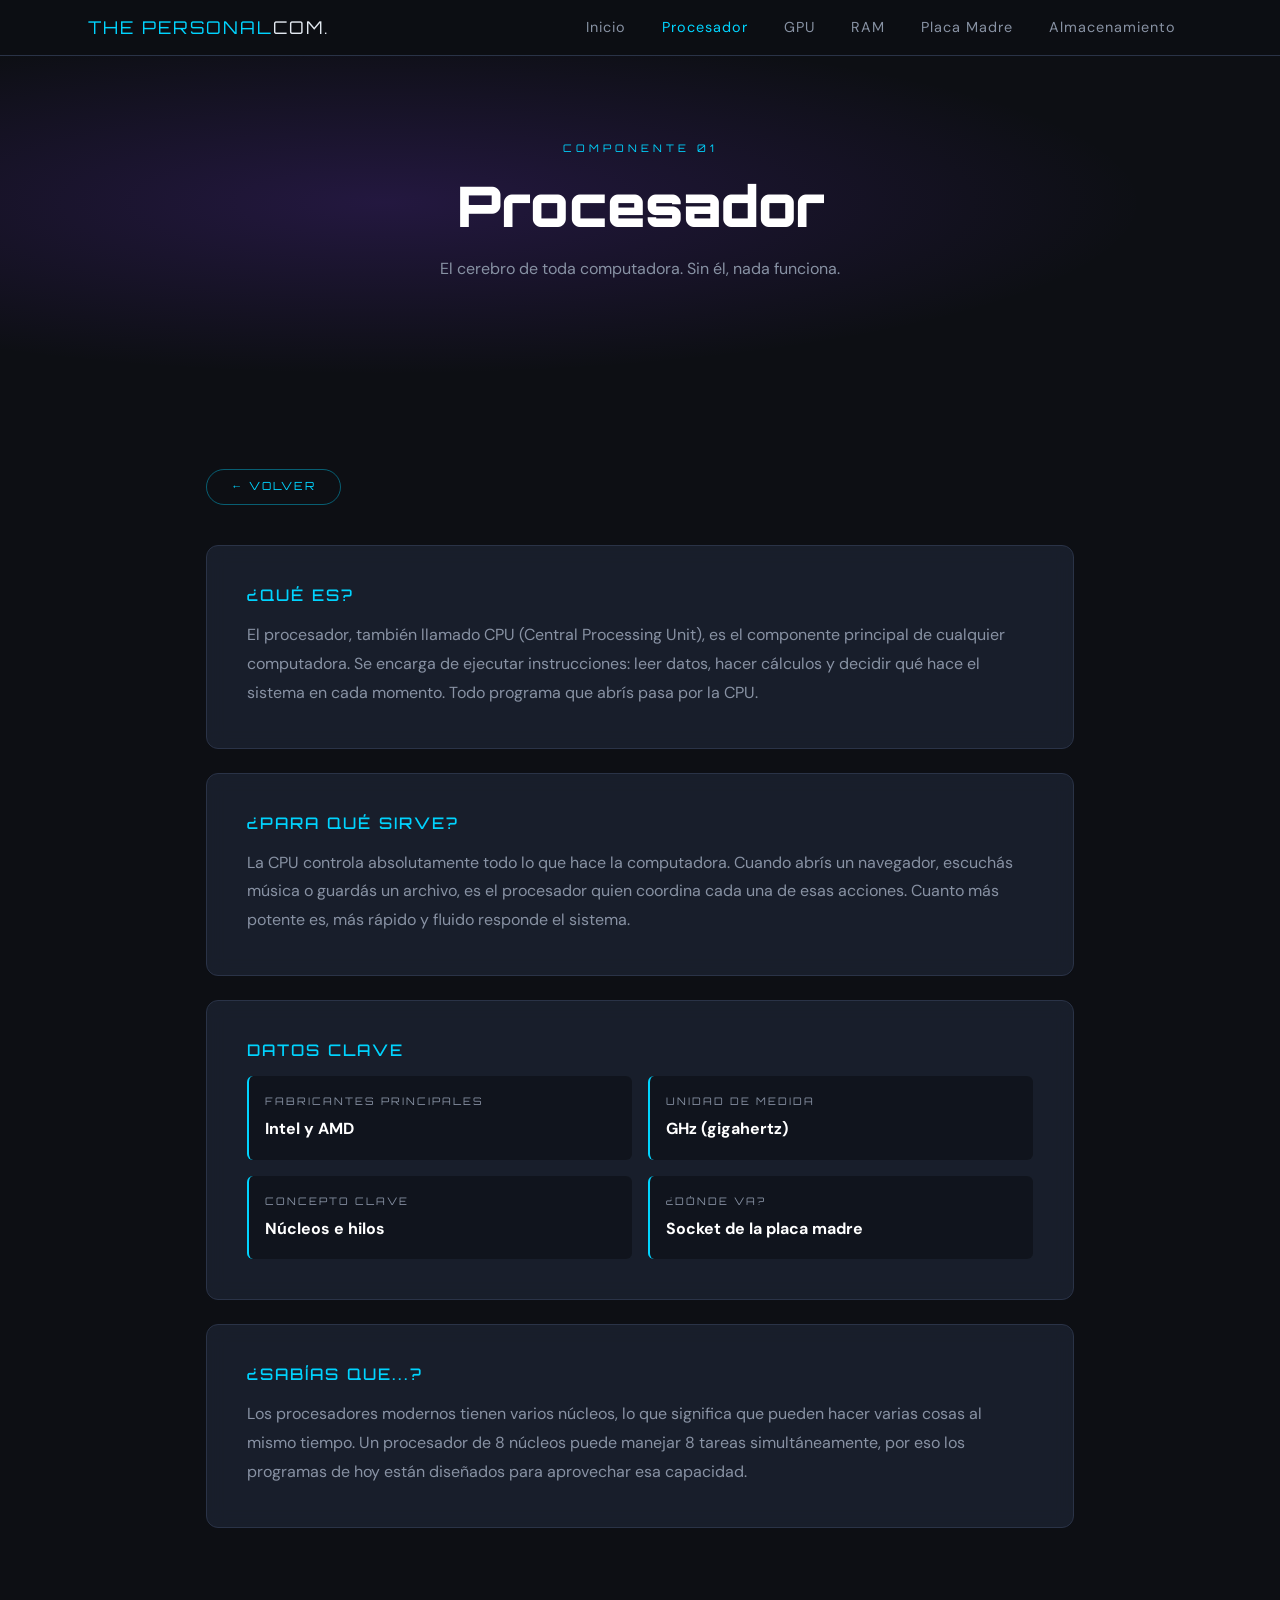
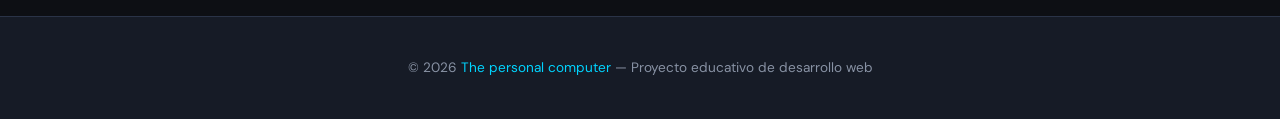
==== commit 29bda697: "agregado img en las cards, codigo mejor indentado, corregido el mal enlace a la pagina de almacenami" ====
--- a/pages/cpu.html
+++ b/pages/cpu.html
@@ -13,11 +13,11 @@
   <!-- Bootstrap CSS -->
   <link href="https://cdn.jsdelivr.net/npm/bootstrap@5.3.3/dist/css/bootstrap.min.css" rel="stylesheet" />
   <!-- Estilos propios (SASS compilado) -->
+  <link rel="icon" href="../img/favicon-32x32.png" type="image/png">
   <link rel="stylesheet" href="../css/main.css" />
 </head>
 <body>
-
-  <!-- NAVBAR Bootstrap con hamburguesa -->
+  <!-- NAVBAR Bootstrap hamburguesa -->
   <nav class="navbar navbar-expand-lg navbar-custom fixed-top" aria-label="Navegación principal">
     <div class="container-fluid px-3 px-lg-5">
       <a class="navbar-brand" href="../index.html" title="Ir al inicio">The Personal<span>Com.</span></a>
@@ -44,12 +44,9 @@
       </div>
     </div>
   </nav>
-
   <main>
-
     <!-- HERO del componente -->
     <header class="component-hero" aria-labelledby="page-title">
-      <span class="component-hero__icon" aria-hidden="true"></span>
       <p class="component-hero__tag">Componente 01</p>
       <h1 class="component-hero__title" id="page-title">Procesador</h1>
       <p class="component-hero__subtitle">El cerebro de toda computadora. Sin él, nada funciona.</p>
@@ -60,7 +57,6 @@
 
       <!-- Botón volver -->
       <a href="../index.html" class="btn-back" title="Volver al inicio">← Volver</a>
-
       <!-- Bloque: Qué es -->
       <div class="content-block">
         <h2>¿Qué es?</h2>
@@ -70,7 +66,6 @@
           Todo programa que abrís pasa por la CPU.
         </p>
       </div>
-
       <!-- Bloque: Para qué sirve -->
       <div class="content-block">
         <h2>¿Para qué sirve?</h2>
@@ -80,7 +75,6 @@
           más rápido y fluido responde el sistema.
         </p>
       </div>
-
       <!-- Bloque: Datos clave -->
       <div class="content-block">
         <h2>Datos clave</h2>
@@ -103,7 +97,6 @@
           </div>
         </div>
       </div>
-
       <!-- Bloque: Curiosidad -->
       <div class="content-block">
         <h2>¿Sabías que...?</h2>
@@ -116,14 +109,10 @@
 
     </section>
     <!-- fin content -->
-
   </main>
-
   <footer class="footer">
     <p>© 2026 <span>The personal computer</span> — Proyecto educativo de desarrollo web</p>
   </footer>
-
   <script src="https://cdn.jsdelivr.net/npm/bootstrap@5.3.3/dist/js/bootstrap.bundle.min.js"></script>
-
 </body>
 </html>
--- a/css/main.css
+++ b/css/main.css
@@ -147,14 +147,12 @@
 .component-card:hover::before {
   opacity: 1;
 }
-.component-card:hover .component-card__icon {
-  transform: scale(1.1);
-}
-.component-card__icon {
-  font-size: 2.5rem;
-  margin-bottom: 1rem;
-  display: block;
-  transition: transform 0.3s ease;
+.component-card__img {
+  width: 100%;
+  height: 160px;
+  object-fit: contain;
+  object-position: center;
+  background: transparent;
 }
 .component-card__name {
   font-family: "Orbitron", sans-serif;
@@ -337,12 +335,6 @@
   -webkit-font-smoothing: antialiased;
 }
 
-img {
-  max-width: 100%;
-  height: auto;
-  display: block;
-}
-
 a {
   color: #00d4ff;
   text-decoration: none;
